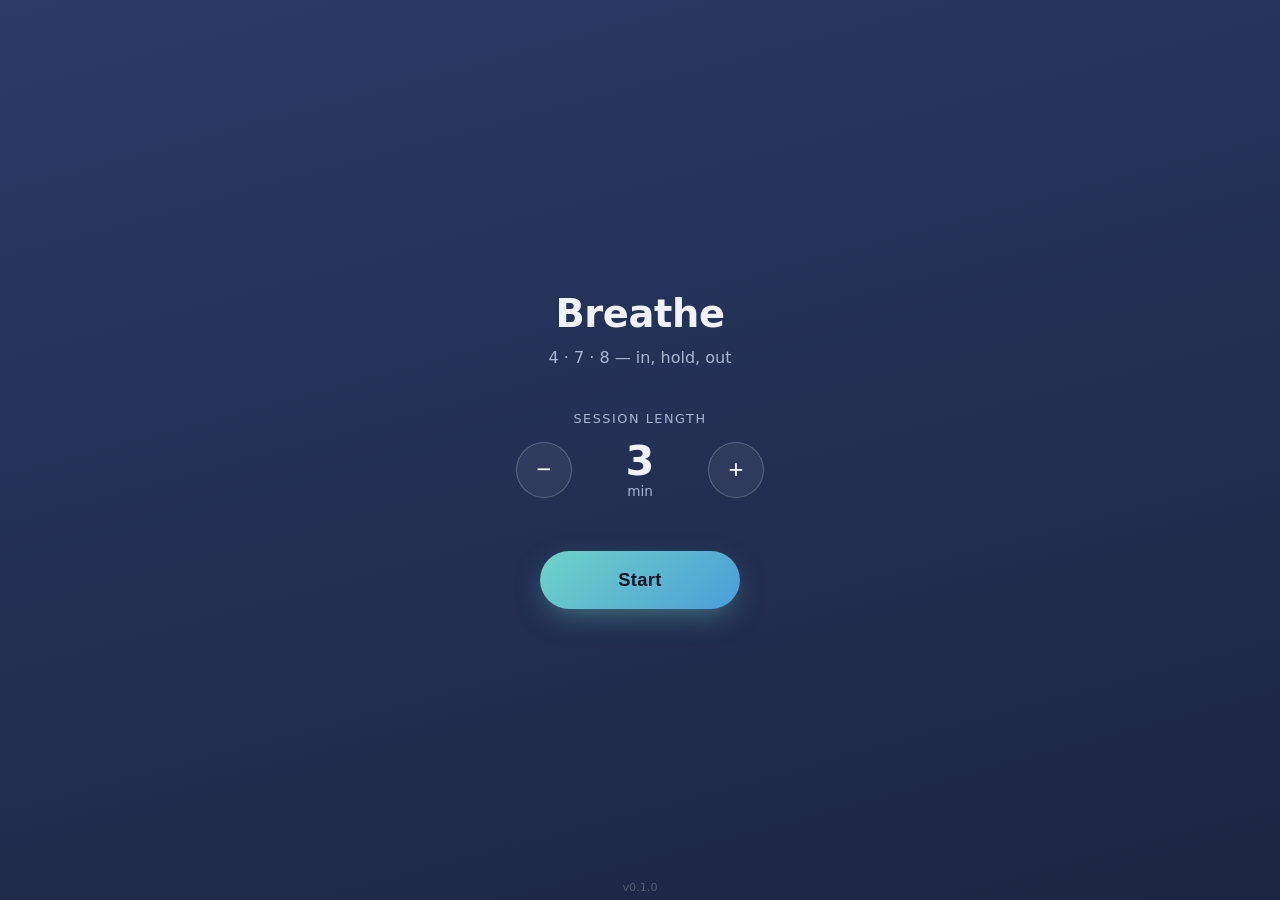
==== index.html @ a2ce86be "Initial commit: 4-7-8 breathing PWA Static, no-build PWA that guides paced breathing with the 4-7-8 " ====
<!doctype html>
<html lang="en">
<head>
  <meta charset="utf-8">
  <meta name="viewport" content="width=device-width, initial-scale=1, viewport-fit=cover">
  <meta name="description" content="A calm 4-7-8 breathing guide.">
  <link rel="stylesheet" href="./styles.css">
  <link rel="manifest" href="./manifest.json">
  <meta name="theme-color" content="#1c2541">
  <meta name="mobile-web-app-capable" content="yes">
  <meta name="apple-mobile-web-app-capable" content="yes">
  <meta name="apple-mobile-web-app-title" content="Breathe">
  <title>Breathe</title>
</head>
<body>
  <main id="app">

    <!-- Setup screen -->
    <section id="setup" class="screen">
      <h1 class="title">Breathe</h1>
      <p class="subtitle">4&nbsp;·&nbsp;7&nbsp;·&nbsp;8 &mdash; in, hold, out</p>

      <div class="duration">
        <span class="duration-label">Session length</span>
        <div class="stepper">
          <button id="dur-down" class="step-btn" aria-label="Less time">&minus;</button>
          <div class="dur-value">
            <span id="dur-mins">3</span>
            <span class="dur-unit">min</span>
          </div>
          <button id="dur-up" class="step-btn" aria-label="More time">+</button>
        </div>
      </div>

      <button id="start-btn" class="start-btn">Start</button>
    </section>

    <!-- Session screen -->
    <section id="session" class="screen" hidden>
      <div class="orb-wrap">
        <div id="orb" class="orb"></div>
        <div class="orb-text">
          <span id="phase-label" class="phase-label">Ready</span>
          <span id="phase-count" class="phase-count"></span>
        </div>
      </div>

      <div class="session-foot">
        <span id="time-left" class="time-left">3:00</span>
        <button id="stop-btn" class="stop-btn">Stop</button>
      </div>
    </section>

    <!-- Done screen -->
    <section id="done" class="screen" hidden>
      <h1 class="title">Nicely done</h1>
      <p class="subtitle" id="done-sub">You finished your session.</p>
      <button id="again-btn" class="start-btn">Again</button>
    </section>

  </main>

  <footer class="app-footer"><span id="version">v0.1.0</span></footer>

  <script src="./app.js"></script>
</body>
</html>
---- styles.css ----
/* ============================================================
   Breathe — 4-7-8 breathing guide
   Calm, Headspace-ish. Visuals are a first pass; refine later.
   ============================================================ */
:root {
  /* surfaces */
  --bg-top: #2b3a67;
  --bg-bottom: #1c2541;
  /* accent / orb */
  --orb-1: #6fd3c7;
  --orb-2: #4a9ed8;
  --accent: #8fe3d8;
  --ink: #0e1426;
  /* text */
  --text: #eef3fb;
  --text-muted: #aab6d4;
  /* type */
  --font: -apple-system, BlinkMacSystemFont, "Segoe UI", system-ui, sans-serif;
  /* phase durations (seconds) — the 4-7-8 technique */
  --tap-min: 44px;
}

* { box-sizing: border-box; margin: 0; padding: 0; }

html, body { height: 100%; }

body {
  font-family: var(--font);
  color: var(--text);
  background: linear-gradient(165deg, var(--bg-top), var(--bg-bottom));
  background-attachment: fixed;
  -webkit-font-smoothing: antialiased;
  text-rendering: optimizeLegibility;
  overflow: hidden;
}

#app {
  position: fixed;
  inset: 0;
  display: flex;
  flex-direction: column;
}

/* ---------------- Screens ---------------- */
.screen {
  flex: 1;
  display: flex;
  flex-direction: column;
  align-items: center;
  justify-content: center;
  gap: var(--s4, 16px);
  padding: max(24px, env(safe-area-inset-top)) 24px
           max(24px, env(safe-area-inset-bottom));
  text-align: center;
}
.screen[hidden] { display: none; }

.title {
  font-size: 2.4rem;
  font-weight: 700;
  letter-spacing: -0.01em;
}
.subtitle {
  font-size: 1rem;
  color: var(--text-muted);
  margin-top: -4px;
}

/* ---------------- Duration stepper ---------------- */
.duration {
  margin-top: 28px;
  display: flex;
  flex-direction: column;
  align-items: center;
  gap: 14px;
}
.duration-label {
  font-size: 0.8rem;
  text-transform: uppercase;
  letter-spacing: 0.12em;
  color: var(--text-muted);
}
.stepper {
  display: flex;
  align-items: center;
  gap: 22px;
}
.step-btn {
  width: 56px;
  height: 56px;
  border-radius: 50%;
  border: 1px solid rgba(255, 255, 255, 0.22);
  background: rgba(255, 255, 255, 0.06);
  color: var(--text);
  font-size: 1.6rem;
  line-height: 1;
  cursor: pointer;
  transition: transform 120ms ease, background 120ms ease;
}
.step-btn:active { transform: scale(0.92); background: rgba(255, 255, 255, 0.14); }
.dur-value {
  min-width: 92px;
  display: flex;
  flex-direction: column;
  align-items: center;
}
#dur-mins { font-size: 2.6rem; font-weight: 700; line-height: 1; }
.dur-unit { font-size: 0.85rem; color: var(--text-muted); margin-top: 2px; }

/* ---------------- Buttons ---------------- */
.start-btn {
  margin-top: 36px;
  min-width: 200px;
  padding: 18px 32px;
  border: none;
  border-radius: 999px;
  background: linear-gradient(135deg, var(--orb-1), var(--orb-2));
  color: var(--ink);
  font-size: 1.15rem;
  font-weight: 700;
  letter-spacing: 0.02em;
  cursor: pointer;
  box-shadow: 0 10px 30px -8px rgba(111, 211, 199, 0.5);
  transition: transform 120ms ease;
}
.start-btn:active { transform: scale(0.96); }

.stop-btn {
  padding: 12px 28px;
  border: 1px solid rgba(255, 255, 255, 0.25);
  border-radius: 999px;
  background: transparent;
  color: var(--text-muted);
  font-size: 0.95rem;
  cursor: pointer;
  transition: transform 120ms ease, color 120ms ease;
}
.stop-btn:active { transform: scale(0.96); color: var(--text); }

/* ---------------- Session / orb ---------------- */
#session { justify-content: space-between; }

.orb-wrap {
  flex: 1;
  width: 100%;
  position: relative;
  display: flex;
  align-items: center;
  justify-content: center;
}

.orb {
  --scale: 0.55;
  width: min(72vw, 320px);
  aspect-ratio: 1;
  border-radius: 50%;
  background: radial-gradient(circle at 35% 30%, var(--orb-1), var(--orb-2) 70%);
  box-shadow:
    0 0 60px -10px rgba(111, 211, 199, 0.55),
    inset 0 0 50px rgba(255, 255, 255, 0.12);
  transform: scale(var(--scale));
  /* JS sets the transition duration per phase so easing matches the timing */
  transition: transform linear;
  will-change: transform;
}

/* Text overlay stays a fixed size while the orb scales behind it */
.orb-text {
  position: absolute;
  inset: 0;
  display: flex;
  flex-direction: column;
  align-items: center;
  justify-content: center;
  gap: 6px;
  pointer-events: none;
}
.phase-label {
  font-size: 1.5rem;
  font-weight: 600;
  color: var(--ink);
  text-shadow: 0 1px 8px rgba(255, 255, 255, 0.25);
}
.phase-count {
  font-size: 1.1rem;
  color: rgba(14, 20, 38, 0.7);
  font-variant-numeric: tabular-nums;
  min-height: 1.3em;
}

.session-foot {
  display: flex;
  flex-direction: column;
  align-items: center;
  gap: 18px;
  padding-bottom: 8px;
}
.time-left {
  font-size: 1.1rem;
  color: var(--text-muted);
  font-variant-numeric: tabular-nums;
}

/* ---------------- Footer ---------------- */
.app-footer {
  position: fixed;
  bottom: max(6px, env(safe-area-inset-bottom));
  left: 0;
  right: 0;
  text-align: center;
  font-size: 0.7rem;
  color: rgba(255, 255, 255, 0.25);
  pointer-events: none;
}

@media (prefers-reduced-motion: reduce) {
  .orb, .orb-inner { transition: none !important; }
}
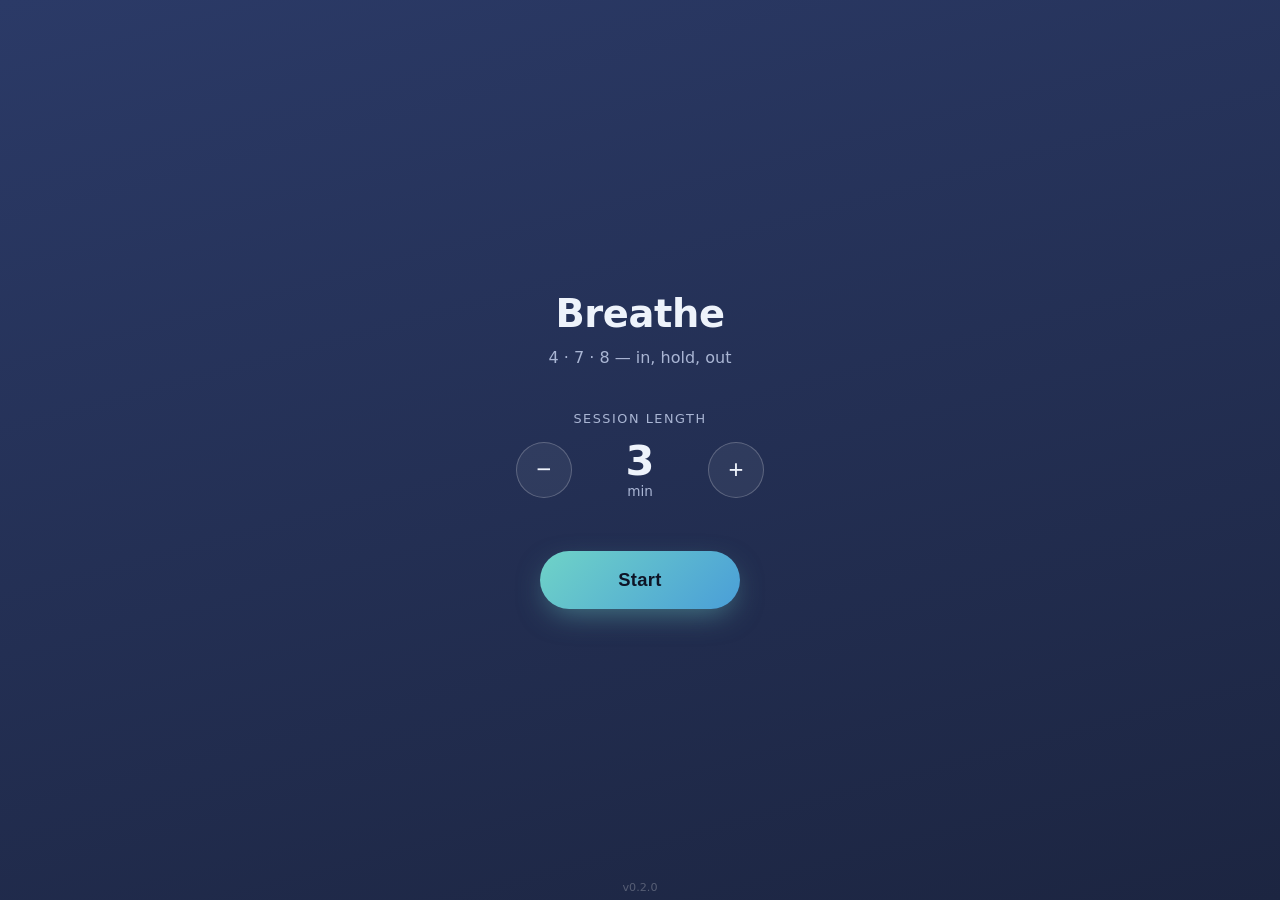
==== commit 3b8c21c1: "Per-phase orb colours, start-from-small fix, and a gentle ding - Fix first breath-in: snap the orb t" ====
--- a/index.html
+++ b/index.html
@@ -60,7 +60,7 @@
 
   </main>
 
-  <footer class="app-footer"><span id="version">v0.1.0</span></footer>
+  <footer class="app-footer"><span id="version">v0.2.0</span></footer>
 
   <script src="./app.js"></script>
 </body>
--- a/styles.css
+++ b/styles.css
@@ -6,9 +6,10 @@
   /* surfaces */
   --bg-top: #2b3a67;
   --bg-bottom: #1c2541;
-  /* accent / orb */
+  /* accent / orb (defaults = "breathe in" phase; JS overrides per phase) */
   --orb-1: #6fd3c7;
   --orb-2: #4a9ed8;
+  --glow: rgba(111, 211, 199, 0.55);
   --accent: #8fe3d8;
   --ink: #0e1426;
   /* text */
@@ -156,11 +157,12 @@
   border-radius: 50%;
   background: radial-gradient(circle at 35% 30%, var(--orb-1), var(--orb-2) 70%);
   box-shadow:
-    0 0 60px -10px rgba(111, 211, 199, 0.55),
+    0 0 60px -10px var(--glow),
     inset 0 0 50px rgba(255, 255, 255, 0.12);
   transform: scale(var(--scale));
-  /* JS sets the transition duration per phase so easing matches the timing */
-  transition: transform linear;
+  /* JS sets the transform transition duration per phase so easing matches the
+     timing. The glow cross-fades gently when the phase colour changes. */
+  transition: transform linear, box-shadow 600ms ease;
   will-change: transform;
 }
 
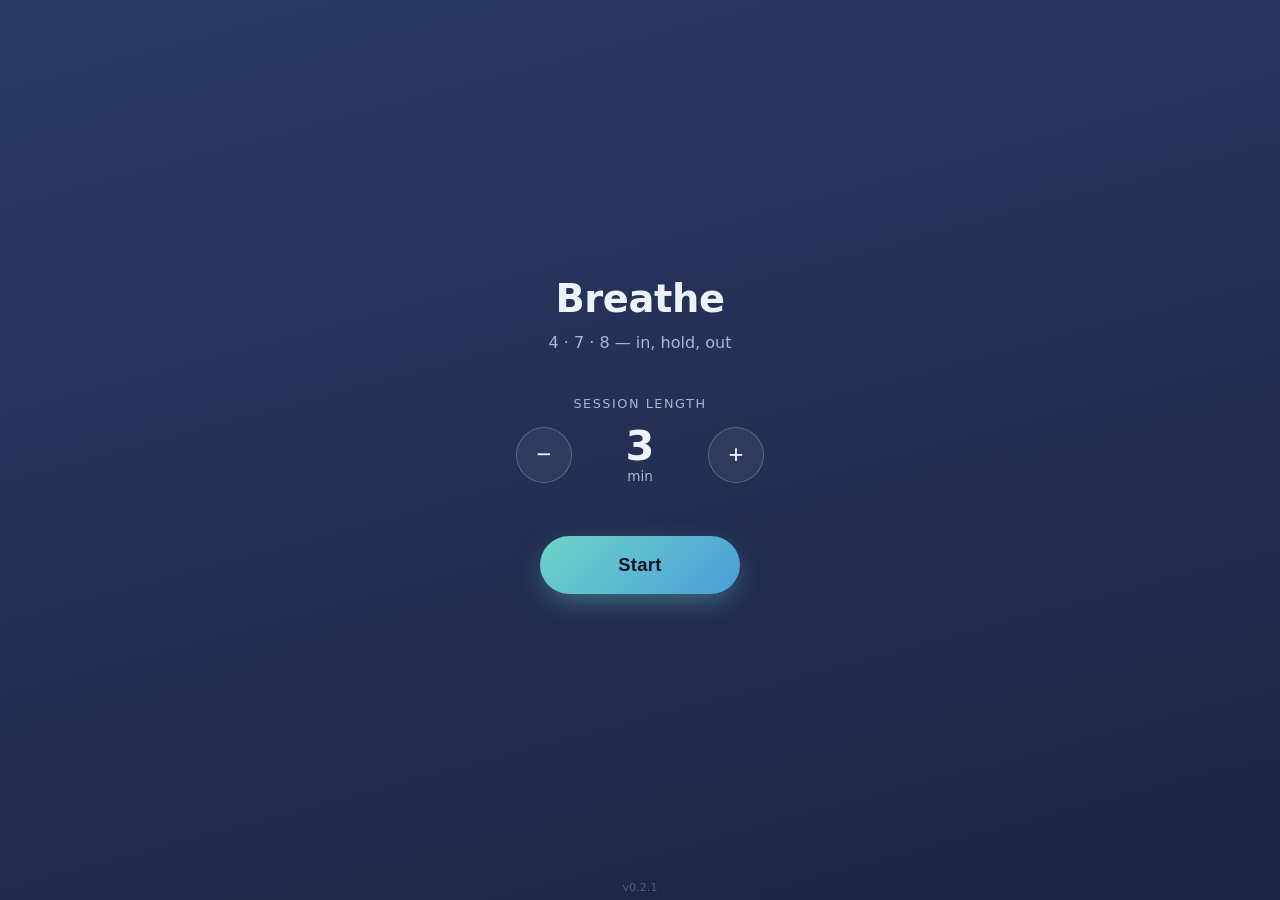
==== commit 1c393934: "Softer ding and fix Start button overlapping the footer - Soften the phase chime: drop to a warm 432" ====
--- a/index.html
+++ b/index.html
@@ -60,7 +60,7 @@
 
   </main>
 
-  <footer class="app-footer"><span id="version">v0.2.0</span></footer>
+  <footer class="app-footer"><span id="version">v0.2.1</span></footer>
 
   <script src="./app.js"></script>
 </body>
--- a/styles.css
+++ b/styles.css
@@ -40,6 +40,9 @@
   inset: 0;
   display: flex;
   flex-direction: column;
+  /* Reserve room for the fixed footer so centred content (e.g. the Start
+     button on a shorter viewport) never renders behind the version text. */
+  padding-bottom: calc(env(safe-area-inset-bottom) + 30px);
 }
 
 /* ---------------- Screens ---------------- */
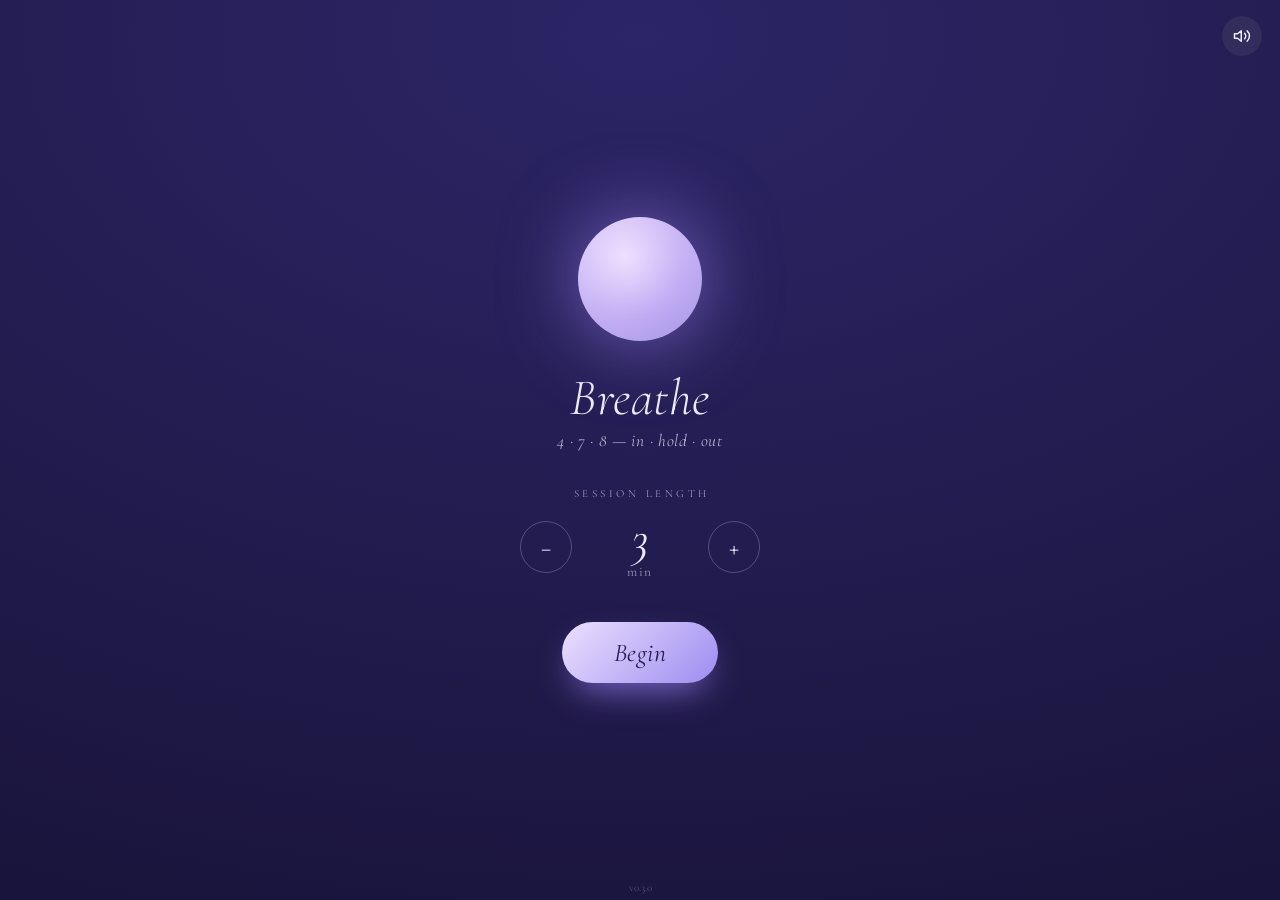
==== commit a1d45a4c: "Apply the new design to the live app (v0.3.0) Fold the prototype direction into index.html / styles." ====
--- a/index.html
+++ b/index.html
@@ -4,63 +4,95 @@
   <meta charset="utf-8">
   <meta name="viewport" content="width=device-width, initial-scale=1, viewport-fit=cover">
   <meta name="description" content="A calm 4-7-8 breathing guide.">
-  <link rel="stylesheet" href="./styles.css">
   <link rel="manifest" href="./manifest.json">
-  <meta name="theme-color" content="#1c2541">
+  <meta name="theme-color" id="theme-color-meta" content="#181339">
   <meta name="mobile-web-app-capable" content="yes">
   <meta name="apple-mobile-web-app-capable" content="yes">
   <meta name="apple-mobile-web-app-title" content="Breathe">
   <title>Breathe</title>
+
+  <!-- Pick the colourway by time of day before first paint (no flash of the
+       wrong theme): Aubade 06:00–18:00, Celeste in the evening/night. -->
+  <script>
+    (function () {
+      var h = new Date().getHours();
+      var night = (h >= 18 || h < 6);
+      var cls = night ? 't-celeste' : 't-aubade';
+      try { if (localStorage.getItem('breathe.muted') === '1') cls += ' muted'; } catch (e) {}
+      document.documentElement.className = cls;
+      document.documentElement.dataset.themeColor = night ? '#181339' : '#e89a78';
+    })();
+  </script>
+
+  <link rel="preconnect" href="https://fonts.googleapis.com">
+  <link rel="preconnect" href="https://fonts.gstatic.com" crossorigin>
+  <link href="https://fonts.googleapis.com/css2?family=Cormorant+Garamond:ital,wght@0,400;0,500;1,300;1,400;1,500&display=swap" rel="stylesheet">
+  <link rel="stylesheet" href="./styles.css">
 </head>
 <body>
   <main id="app">
 
-    <!-- Setup screen -->
+    <!-- ===== Setup ===== -->
     <section id="setup" class="screen">
-      <h1 class="title">Breathe</h1>
-      <p class="subtitle">4&nbsp;·&nbsp;7&nbsp;·&nbsp;8 &mdash; in, hold, out</p>
+      <button class="mute" aria-label="Toggle sound">
+        <svg class="ico ico-on" viewBox="0 0 24 24" fill="none" stroke="currentColor" stroke-width="2" stroke-linecap="round" stroke-linejoin="round"><path d="M11 5 6 9H2v6h4l5 4z"/><path d="M15.5 8.5a5 5 0 0 1 0 7"/><path d="M18.8 5.2a9 9 0 0 1 0 13.6"/></svg>
+        <svg class="ico ico-off" viewBox="0 0 24 24" fill="none" stroke="currentColor" stroke-width="2" stroke-linecap="round" stroke-linejoin="round"><path d="M11 5 6 9H2v6h4l5 4z"/><line x1="23" y1="9" x2="17" y2="15"/><line x1="17" y1="9" x2="23" y2="15"/></svg>
+      </button>
 
-      <div class="duration">
-        <span class="duration-label">Session length</span>
-        <div class="stepper">
-          <button id="dur-down" class="step-btn" aria-label="Less time">&minus;</button>
-          <div class="dur-value">
-            <span id="dur-mins">3</span>
-            <span class="dur-unit">min</span>
+      <div class="start-body">
+        <div class="start-orb"></div>
+        <h1 class="brand">Breathe</h1>
+        <p class="brand-sub">4 · 7 · 8 — in · hold · out</p>
+
+        <div class="dur">
+          <span class="dur-cap">Session length</span>
+          <div class="stepper">
+            <button id="dur-down" class="step" aria-label="Less time">&minus;</button>
+            <div class="dur-val"><b id="dur-mins">3</b><small>min</small></div>
+            <button id="dur-up" class="step" aria-label="More time">+</button>
           </div>
-          <button id="dur-up" class="step-btn" aria-label="More time">+</button>
+        </div>
+
+        <button id="start-btn" class="start-cta">Begin</button>
+      </div>
+    </section>
+
+    <!-- ===== Session ===== -->
+    <section id="session" class="screen" hidden>
+      <button class="mute" aria-label="Toggle sound">
+        <svg class="ico ico-on" viewBox="0 0 24 24" fill="none" stroke="currentColor" stroke-width="2" stroke-linecap="round" stroke-linejoin="round"><path d="M11 5 6 9H2v6h4l5 4z"/><path d="M15.5 8.5a5 5 0 0 1 0 7"/><path d="M18.8 5.2a9 9 0 0 1 0 13.6"/></svg>
+        <svg class="ico ico-off" viewBox="0 0 24 24" fill="none" stroke="currentColor" stroke-width="2" stroke-linecap="round" stroke-linejoin="round"><path d="M11 5 6 9H2v6h4l5 4z"/><line x1="23" y1="9" x2="17" y2="15"/><line x1="17" y1="9" x2="23" y2="15"/></svg>
+      </button>
+
+      <div class="stage">
+        <div class="stagewrap">
+          <div class="rings" id="rings"></div>
+          <div class="decor" id="decor"></div>
+          <div class="orb" id="orb"></div>
         </div>
       </div>
 
-      <button id="start-btn" class="start-btn">Start</button>
-    </section>
-
-    <!-- Session screen -->
-    <section id="session" class="screen" hidden>
-      <div class="orb-wrap">
-        <div id="orb" class="orb"></div>
-        <div class="orb-text">
-          <span id="phase-label" class="phase-label">Ready</span>
-          <span id="phase-count" class="phase-count"></span>
-        </div>
-      </div>
+      <div class="phase-label" id="phase-label">Breathe in</div>
 
       <div class="session-foot">
-        <span id="time-left" class="time-left">3:00</span>
-        <button id="stop-btn" class="stop-btn">Stop</button>
+        <span class="time-left" id="time-left">3:00</span>
+        <button id="stop-btn" class="ghost-btn">End</button>
       </div>
     </section>
 
-    <!-- Done screen -->
+    <!-- ===== Done ===== -->
     <section id="done" class="screen" hidden>
-      <h1 class="title">Nicely done</h1>
-      <p class="subtitle" id="done-sub">You finished your session.</p>
-      <button id="again-btn" class="start-btn">Again</button>
+      <div class="start-body">
+        <div class="start-orb"></div>
+        <h1 class="brand">Nicely done</h1>
+        <p class="brand-sub" id="done-sub">You finished your session.</p>
+        <button id="again-btn" class="start-cta">Again</button>
+      </div>
     </section>
 
   </main>
 
-  <footer class="app-footer"><span id="version">v0.2.1</span></footer>
+  <footer class="app-footer"><span id="version">v0.3.0</span></footer>
 
   <script src="./app.js"></script>
 </body>
--- a/styles.css
+++ b/styles.css
@@ -1,223 +1,200 @@
 /* ============================================================
    Breathe — 4-7-8 breathing guide
-   Calm, Headspace-ish. Visuals are a first pass; refine later.
+   Cormorant italic · two time-of-day colourways (Aubade / Celeste).
+   Motion is driven by --breath (0 exhaled .. 1 inhaled), set per frame by
+   app.js; the orbiting shapes spin via a continuous CSS animation.
    ============================================================ */
-:root {
-  /* surfaces */
-  --bg-top: #2b3a67;
-  --bg-bottom: #1c2541;
-  /* accent / orb (defaults = "breathe in" phase; JS overrides per phase) */
-  --orb-1: #6fd3c7;
-  --orb-2: #4a9ed8;
-  --glow: rgba(111, 211, 199, 0.55);
-  --accent: #8fe3d8;
-  --ink: #0e1426;
-  /* text */
-  --text: #eef3fb;
-  --text-muted: #aab6d4;
-  /* type */
-  --font: -apple-system, BlinkMacSystemFont, "Segoe UI", system-ui, sans-serif;
-  /* phase durations (seconds) — the 4-7-8 technique */
+:root{
+  --breath: 0;                                   /* set every frame in a session */
+  --orb-scale: calc(.52 + var(--breath) * .48);  /* orb diameter factor */
+  --orb-d: min(64vw, 300px);                      /* orb diameter at full inhale */
+  --font: "Cormorant Garamond", Georgia, serif;
   --tap-min: 44px;
 }
 
-* { box-sizing: border-box; margin: 0; padding: 0; }
-
-html, body { height: 100%; }
-
-body {
-  font-family: var(--font);
-  color: var(--text);
-  background: linear-gradient(165deg, var(--bg-top), var(--bg-bottom));
-  background-attachment: fixed;
-  -webkit-font-smoothing: antialiased;
-  text-rendering: optimizeLegibility;
-  overflow: hidden;
-}
-
-#app {
-  position: fixed;
-  inset: 0;
-  display: flex;
-  flex-direction: column;
-  /* Reserve room for the fixed footer so centred content (e.g. the Start
-     button on a shorter viewport) never renders behind the version text. */
-  padding-bottom: calc(env(safe-area-inset-bottom) + 30px);
-}
+/* ---------------- Colourways (class on <html>) ---------------- */
+.t-aubade{
+  --bg: radial-gradient(130% 110% at 50% 6%, #fde9d4 0%, #f6cdb0 42%, #eaa789 78%, #d98b73 100%);
+  --orb: radial-gradient(circle at 40% 32%, #fff4d8 0%, #ffd58c 55%, #f6a96a 100%);
+  --orb-shadow: 0 0 70px -6px rgba(255,193,120,.75), inset 0 0 40px rgba(255,255,255,.4);
+  --ring: rgba(255,255,255,.55);
+  --star-color: #fff2cf;
+  --ui: #7a4636;
+  --hair: rgba(122,70,54,.32);
+  --btn: linear-gradient(135deg, #ffe7bc, #f6a96a);
+  --btn-ink: #6e3f30;
+  --btn-glow: 0 16px 32px -12px rgba(231,140,90,.8);
+  --sheen: .7;
+}
+.t-celeste{
+  --bg: radial-gradient(125% 110% at 50% 4%, #2c2566 0%, #241d52 46%, #181339 100%);
+  --orb: radial-gradient(circle at 38% 32%, #e8d7ff 0%, #c3adf5 50%, #8f7be0 100%);
+  --orb-shadow: 0 0 80px -4px rgba(168,140,255,.7), inset 0 0 46px rgba(255,255,255,.25);
+  --ring: rgba(190,175,255,.4);
+  --star-color: #fff;
+  --ui: #efe9ff;
+  --hair: rgba(220,210,255,.28);
+  --btn: linear-gradient(135deg, #ece0ff, #9d8cf0);
+  --btn-ink: #241d52;
+  --btn-glow: 0 16px 36px -12px rgba(150,128,240,.85);
+  --sheen: .5;
+}
+
+*{ box-sizing:border-box; margin:0; padding:0; }
+html,body{ height:100%; }
+body{
+  font-family:var(--font);
+  color:var(--ui);
+  background:var(--bg);
+  background-attachment:fixed;
+  -webkit-font-smoothing:antialiased;
+  text-rendering:optimizeLegibility;
+  overflow:hidden;
+  transition:color 600ms ease;
+}
+
+#app{ position:fixed; inset:0; display:flex; flex-direction:column; }
 
 /* ---------------- Screens ---------------- */
-.screen {
-  flex: 1;
-  display: flex;
-  flex-direction: column;
-  align-items: center;
-  justify-content: center;
-  gap: var(--s4, 16px);
-  padding: max(24px, env(safe-area-inset-top)) 24px
-           max(24px, env(safe-area-inset-bottom));
-  text-align: center;
-}
-.screen[hidden] { display: none; }
-
-.title {
-  font-size: 2.4rem;
-  font-weight: 700;
-  letter-spacing: -0.01em;
-}
-.subtitle {
-  font-size: 1rem;
-  color: var(--text-muted);
-  margin-top: -4px;
-}
-
-/* ---------------- Duration stepper ---------------- */
-.duration {
-  margin-top: 28px;
-  display: flex;
-  flex-direction: column;
-  align-items: center;
-  gap: 14px;
-}
-.duration-label {
-  font-size: 0.8rem;
-  text-transform: uppercase;
-  letter-spacing: 0.12em;
-  color: var(--text-muted);
-}
-.stepper {
-  display: flex;
-  align-items: center;
-  gap: 22px;
-}
-.step-btn {
-  width: 56px;
-  height: 56px;
-  border-radius: 50%;
-  border: 1px solid rgba(255, 255, 255, 0.22);
-  background: rgba(255, 255, 255, 0.06);
-  color: var(--text);
-  font-size: 1.6rem;
-  line-height: 1;
-  cursor: pointer;
-  transition: transform 120ms ease, background 120ms ease;
-}
-.step-btn:active { transform: scale(0.92); background: rgba(255, 255, 255, 0.14); }
-.dur-value {
-  min-width: 92px;
-  display: flex;
-  flex-direction: column;
-  align-items: center;
-}
-#dur-mins { font-size: 2.6rem; font-weight: 700; line-height: 1; }
-.dur-unit { font-size: 0.85rem; color: var(--text-muted); margin-top: 2px; }
-
-/* ---------------- Buttons ---------------- */
-.start-btn {
-  margin-top: 36px;
-  min-width: 200px;
-  padding: 18px 32px;
-  border: none;
-  border-radius: 999px;
-  background: linear-gradient(135deg, var(--orb-1), var(--orb-2));
-  color: var(--ink);
-  font-size: 1.15rem;
-  font-weight: 700;
-  letter-spacing: 0.02em;
-  cursor: pointer;
-  box-shadow: 0 10px 30px -8px rgba(111, 211, 199, 0.5);
-  transition: transform 120ms ease;
-}
-.start-btn:active { transform: scale(0.96); }
-
-.stop-btn {
-  padding: 12px 28px;
-  border: 1px solid rgba(255, 255, 255, 0.25);
-  border-radius: 999px;
-  background: transparent;
-  color: var(--text-muted);
-  font-size: 0.95rem;
-  cursor: pointer;
-  transition: transform 120ms ease, color 120ms ease;
-}
-.stop-btn:active { transform: scale(0.96); color: var(--text); }
-
-/* ---------------- Session / orb ---------------- */
-#session { justify-content: space-between; }
-
-.orb-wrap {
-  flex: 1;
-  width: 100%;
-  position: relative;
-  display: flex;
-  align-items: center;
-  justify-content: center;
-}
-
-.orb {
-  --scale: 0.55;
-  width: min(72vw, 320px);
-  aspect-ratio: 1;
-  border-radius: 50%;
-  background: radial-gradient(circle at 35% 30%, var(--orb-1), var(--orb-2) 70%);
-  box-shadow:
-    0 0 60px -10px var(--glow),
-    inset 0 0 50px rgba(255, 255, 255, 0.12);
-  transform: scale(var(--scale));
-  /* JS sets the transform transition duration per phase so easing matches the
-     timing. The glow cross-fades gently when the phase colour changes. */
-  transition: transform linear, box-shadow 600ms ease;
-  will-change: transform;
-}
-
-/* Text overlay stays a fixed size while the orb scales behind it */
-.orb-text {
-  position: absolute;
-  inset: 0;
-  display: flex;
-  flex-direction: column;
-  align-items: center;
-  justify-content: center;
-  gap: 6px;
-  pointer-events: none;
-}
-.phase-label {
-  font-size: 1.5rem;
-  font-weight: 600;
-  color: var(--ink);
-  text-shadow: 0 1px 8px rgba(255, 255, 255, 0.25);
-}
-.phase-count {
-  font-size: 1.1rem;
-  color: rgba(14, 20, 38, 0.7);
-  font-variant-numeric: tabular-nums;
-  min-height: 1.3em;
-}
-
-.session-foot {
-  display: flex;
-  flex-direction: column;
-  align-items: center;
-  gap: 18px;
-  padding-bottom: 8px;
-}
-.time-left {
-  font-size: 1.1rem;
-  color: var(--text-muted);
-  font-variant-numeric: tabular-nums;
-}
+.screen{
+  position:relative;
+  flex:1;
+  display:flex;
+  flex-direction:column;
+  align-items:center;
+  justify-content:center;
+  padding: max(20px, env(safe-area-inset-top)) 22px max(20px, env(safe-area-inset-bottom));
+  text-align:center;
+}
+.screen[hidden]{ display:none; }
+
+/* ---------------- Mute button ---------------- */
+.mute{
+  position:absolute; top:max(16px, env(safe-area-inset-top)); right:18px; z-index:6;
+  width:40px; height:40px; border-radius:50%; border:none; cursor:pointer;
+  background:rgba(127,127,127,.16); color:var(--ui);
+  display:grid; place-items:center; -webkit-backdrop-filter:blur(4px); backdrop-filter:blur(4px);
+}
+.mute .ico{ width:18px; height:18px; }
+.mute .ico-off{ display:none; }
+html.muted .mute .ico-on{ display:none; }
+html.muted .mute .ico-off{ display:block; }
+
+/* ============================================================
+   Start / Done screens
+   ============================================================ */
+.start-body{
+  width:100%; max-width:420px; padding:0 8px;
+  display:flex; flex-direction:column; align-items:center; justify-content:center;
+}
+.start-orb{
+  position:relative; width:124px; height:124px; border-radius:50%;
+  background:var(--orb); box-shadow:var(--orb-shadow); margin-bottom:32px;
+  animation:idle 8s ease-in-out infinite;
+}
+.start-orb::after{
+  content:""; position:absolute; inset:0; border-radius:50%;
+  background:radial-gradient(circle at 36% 30%, rgba(255,255,255,.45), transparent 52%);
+  opacity:var(--sheen,.5);
+}
+@keyframes idle{ 0%,100%{ transform:scale(.9) } 50%{ transform:scale(1.06) } }
+
+.brand{ font-style:italic; font-weight:300; font-size:3.2rem; line-height:1; letter-spacing:.01em; }
+.brand-sub{ font-style:italic; font-size:1.08rem; opacity:.72; margin-top:6px; letter-spacing:.04em; }
+
+.dur{ margin-top:36px; display:flex; flex-direction:column; align-items:center; gap:14px; }
+.dur-cap{ text-transform:uppercase; letter-spacing:.32em; font-size:.68rem; opacity:.6; padding-left:.32em; }
+.stepper{ display:flex; align-items:center; gap:26px; }
+.step{
+  width:52px; height:52px; border-radius:50%; border:1px solid var(--hair);
+  background:transparent; color:var(--ui); font-size:1.6rem; line-height:1;
+  display:grid; place-items:center; cursor:pointer; font-family:var(--font);
+  transition:background 160ms ease, transform 120ms ease;
+}
+.step:active{ transform:scale(.92); background:rgba(127,127,127,.14); }
+.dur-val{ min-width:84px; display:flex; flex-direction:column; align-items:center; }
+.dur-val b{ font-style:italic; font-weight:400; font-size:3rem; line-height:1; }
+.dur-val small{ font-size:.84rem; opacity:.6; letter-spacing:.12em; margin-top:2px; }
+
+.start-cta{
+  margin-top:42px; padding:15px 52px; border:none; border-radius:999px;
+  background:var(--btn); color:var(--btn-ink); box-shadow:var(--btn-glow);
+  font-family:var(--font); font-style:italic; font-size:1.6rem; letter-spacing:.02em;
+  cursor:pointer; transition:transform 160ms ease;
+}
+.start-cta:active{ transform:scale(.96); }
+
+/* ============================================================
+   Session — breathing stage
+   ============================================================ */
+#session{ justify-content:space-between; }
+
+.stage{
+  flex:1; width:100%;
+  display:grid; place-items:center;
+  /* let rings + shapes extend past the orb; the screen edges do the clipping */
+}
+.stagewrap{ position:relative; width:var(--orb-d); height:var(--orb-d); display:grid; place-items:center; }
+
+.rings{ position:absolute; inset:0; display:grid; place-items:center; }
+.ring{
+  position:absolute; width:var(--orb-d); height:var(--orb-d); border-radius:50%;
+  border:1.5px solid var(--ring);
+  /* radius tracks the orb's scale, then expands by this ring's k with the breath */
+  transform:scale(calc(var(--orb-scale) * (1 + var(--breath) * var(--k))));
+  opacity:calc(min(1, var(--breath) * 1.4) * var(--of));
+}
+
+/* Decorative shapes: the .orbit wrapper spins continuously (motion never resets);
+   each shape rides its ring's radius, growing/fading with the breath. */
+.decor{ position:absolute; inset:0; pointer-events:none; }
+.orbit{
+  position:absolute; inset:0; display:grid; place-items:center;
+  animation:orbit var(--dur,26s) linear infinite;
+  animation-direction:var(--dir,normal);
+  will-change:transform;
+}
+@keyframes orbit{ to{ transform:rotate(360deg) } }
+.shape{
+  --R:calc(var(--orb-d) / 2 * var(--orb-scale) * (1 + var(--breath) * var(--ring-k)));
+  width:calc(var(--orb-d) * var(--sz)); height:calc(var(--orb-d) * var(--sz));
+  color:var(--star-color);
+  transform:translateY(calc(-1 * var(--R))) scale(var(--breath));
+  opacity:calc(var(--breath) * var(--so,1));
+  will-change:transform, opacity;
+}
+.shape svg{ display:block; width:100%; height:100%; }
+@keyframes twinkle{ to{ rotate:360deg } }
+.shape.spin svg{ animation:twinkle var(--twdur,16s) linear infinite; }
+
+.orb{
+  position:relative; width:var(--orb-d); height:var(--orb-d); border-radius:50%;
+  background:var(--orb); box-shadow:var(--orb-shadow);
+  transform:scale(var(--orb-scale));
+}
+.orb::after{
+  content:""; position:absolute; inset:0; border-radius:50%;
+  background:radial-gradient(circle at 36% 30%, rgba(255,255,255,.45), transparent 52%);
+  opacity:var(--sheen,.5);
+}
+
+.phase-label{ font-style:italic; font-weight:300; font-size:2.4rem; letter-spacing:.04em; }
+
+.session-foot{ display:flex; flex-direction:column; align-items:center; gap:16px; padding-bottom:6px; }
+.time-left{ font-style:italic; font-size:1.15rem; opacity:.66; font-variant-numeric:tabular-nums; }
+.ghost-btn{
+  padding:11px 30px; border:1px solid var(--hair); border-radius:999px;
+  background:transparent; color:var(--ui); font-family:var(--font); font-style:italic;
+  font-size:1.1rem; opacity:.85; cursor:pointer; transition:transform 120ms ease, opacity 120ms ease;
+}
+.ghost-btn:active{ transform:scale(.96); opacity:1; }
 
 /* ---------------- Footer ---------------- */
-.app-footer {
-  position: fixed;
-  bottom: max(6px, env(safe-area-inset-bottom));
-  left: 0;
-  right: 0;
-  text-align: center;
-  font-size: 0.7rem;
-  color: rgba(255, 255, 255, 0.25);
-  pointer-events: none;
-}
-
-@media (prefers-reduced-motion: reduce) {
-  .orb, .orb-inner { transition: none !important; }
-}
+.app-footer{
+  position:fixed; bottom:max(6px, env(safe-area-inset-bottom)); left:0; right:0;
+  text-align:center; font-size:.7rem; opacity:.28; pointer-events:none;
+}
+
+@media (prefers-reduced-motion: reduce){
+  .start-orb, .orbit, .shape.spin svg{ animation:none !important; }
+}
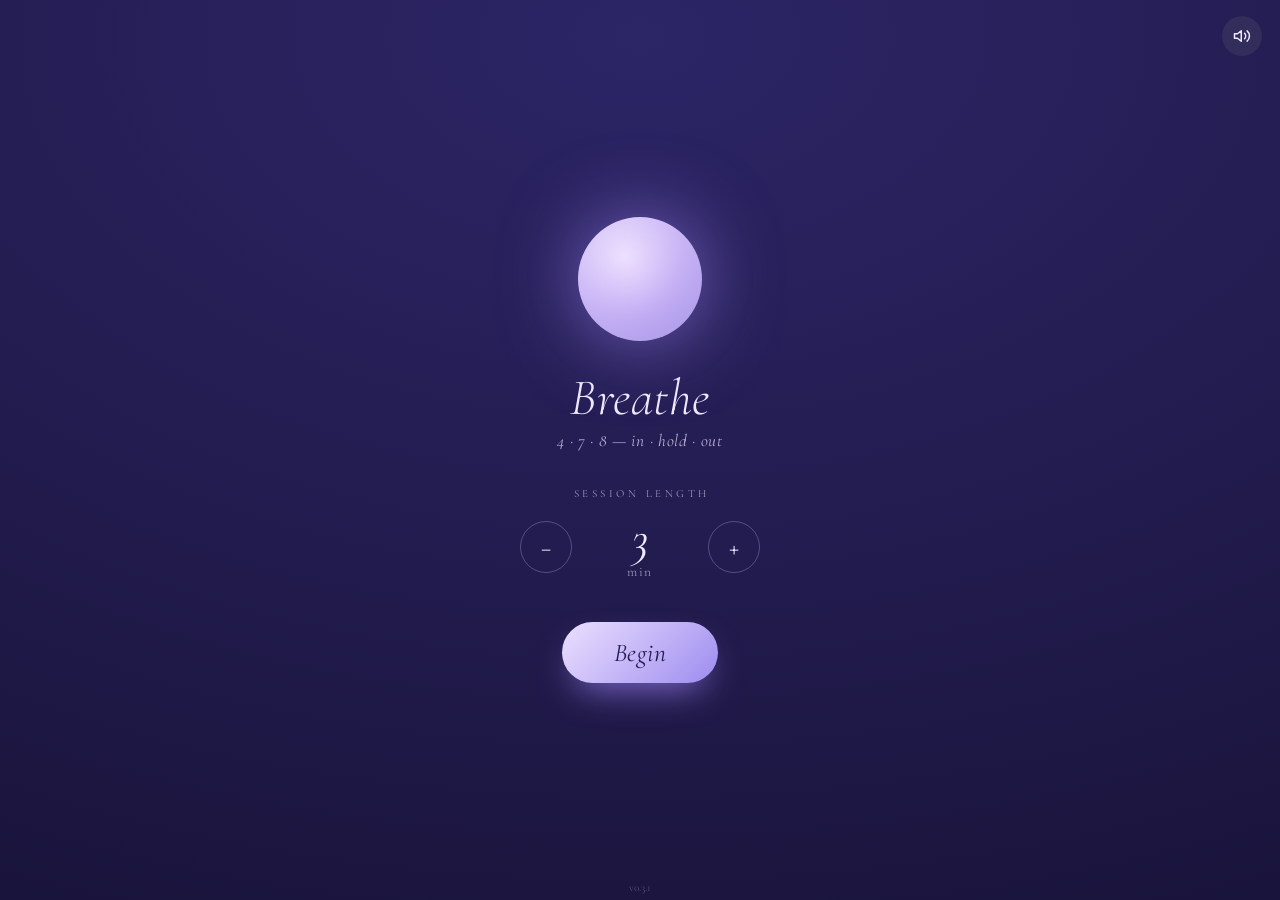
==== commit 121b025a: "Add subtle per-phase countdown in the orb (v0.3.1) - Show a low-opacity countdown of the seconds rem" ====
--- a/index.html
+++ b/index.html
@@ -26,7 +26,7 @@
 
   <link rel="preconnect" href="https://fonts.googleapis.com">
   <link rel="preconnect" href="https://fonts.gstatic.com" crossorigin>
-  <link href="https://fonts.googleapis.com/css2?family=Cormorant+Garamond:ital,wght@0,400;0,500;1,300;1,400;1,500&display=swap" rel="stylesheet">
+  <link href="https://fonts.googleapis.com/css2?family=Cormorant+Garamond:ital,wght@0,400;0,500;1,300;1,400;1,500&family=Great+Vibes&display=swap" rel="stylesheet">
   <link rel="stylesheet" href="./styles.css">
 </head>
 <body>
@@ -69,6 +69,7 @@
           <div class="rings" id="rings"></div>
           <div class="decor" id="decor"></div>
           <div class="orb" id="orb"></div>
+          <div class="count" id="count"></div>
         </div>
       </div>
 
@@ -92,7 +93,7 @@
 
   </main>
 
-  <footer class="app-footer"><span id="version">v0.3.0</span></footer>
+  <footer class="app-footer"><span id="version">v0.3.1</span></footer>
 
   <script src="./app.js"></script>
 </body>
--- a/styles.css
+++ b/styles.css
@@ -20,6 +20,7 @@
   --ring: rgba(255,255,255,.55);
   --star-color: #fff2cf;
   --ui: #7a4636;
+  --orb-ink: #6e3f30;
   --hair: rgba(122,70,54,.32);
   --btn: linear-gradient(135deg, #ffe7bc, #f6a96a);
   --btn-ink: #6e3f30;
@@ -33,6 +34,7 @@
   --ring: rgba(190,175,255,.4);
   --star-color: #fff;
   --ui: #efe9ff;
+  --orb-ink: #2b2358;
   --hair: rgba(220,210,255,.28);
   --btn: linear-gradient(135deg, #ece0ff, #9d8cf0);
   --btn-ink: #241d52;
@@ -178,6 +180,17 @@
   opacity:var(--sheen,.5);
 }
 
+/* subtle per-phase countdown, centred over the orb and scaling WITH it.
+   Great Vibes has stable lining figures (Cormorant's old-style numerals wobble
+   vertically as the digit changes). */
+.count{
+  position:absolute; inset:0; display:grid; place-items:center; pointer-events:none;
+  font-family:"Great Vibes", cursive; font-weight:400;
+  font-size:2.9rem; color:var(--orb-ink); opacity:.42;
+  font-variant-numeric:lining-nums tabular-nums;
+  transform:scale(var(--orb-scale));
+}
+
 .phase-label{ font-style:italic; font-weight:300; font-size:2.4rem; letter-spacing:.04em; }
 
 .session-foot{ display:flex; flex-direction:column; align-items:center; gap:16px; padding-bottom:6px; }
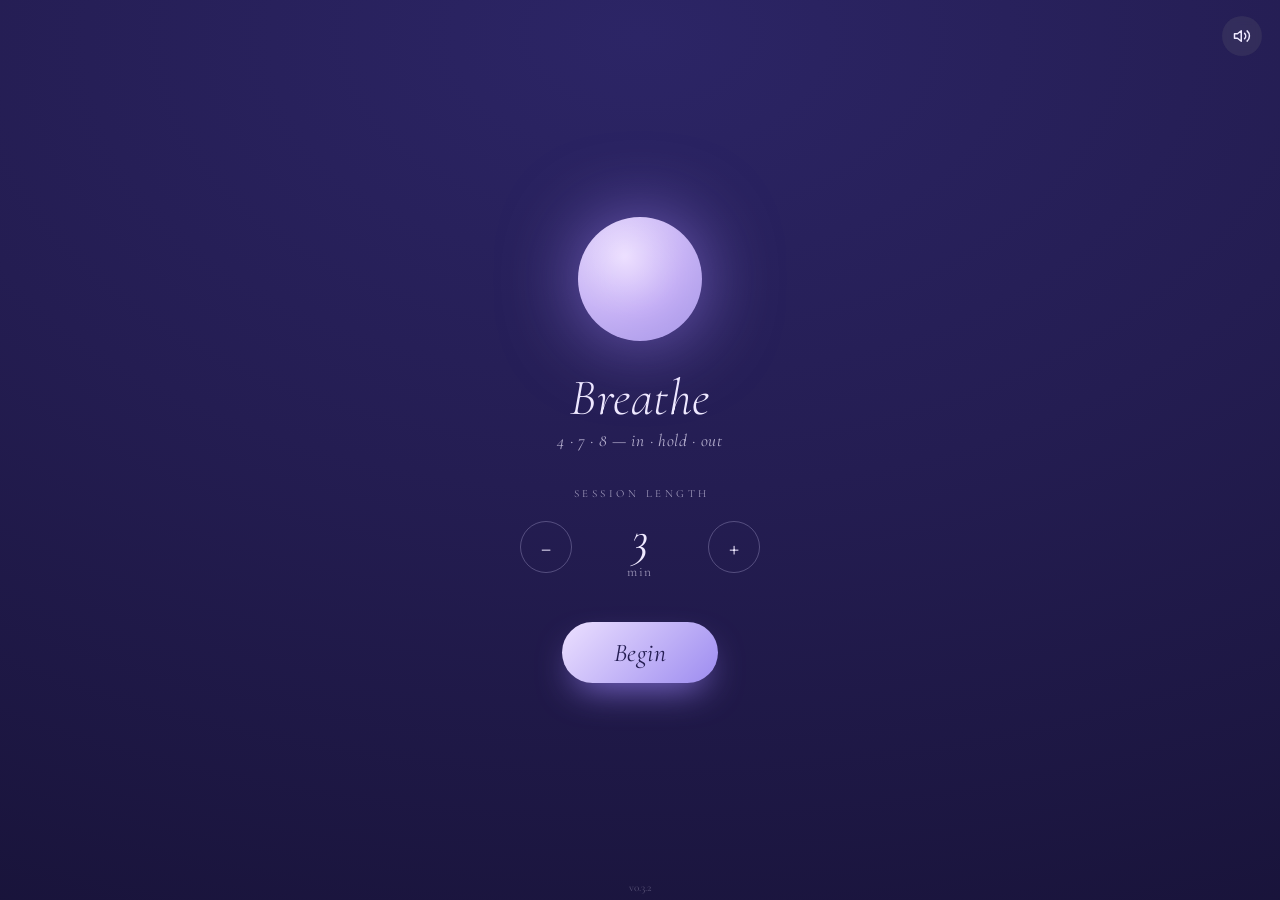
==== commit d7fe927f: "Refine countdown, ring spacing, and per-phase chime pitch (v0.3.2) - Rings: tighter inner spacing th" ====
--- a/index.html
+++ b/index.html
@@ -26,7 +26,7 @@
 
   <link rel="preconnect" href="https://fonts.googleapis.com">
   <link rel="preconnect" href="https://fonts.gstatic.com" crossorigin>
-  <link href="https://fonts.googleapis.com/css2?family=Cormorant+Garamond:ital,wght@0,400;0,500;1,300;1,400;1,500&family=Great+Vibes&display=swap" rel="stylesheet">
+  <link href="https://fonts.googleapis.com/css2?family=Cormorant+Garamond:ital,wght@0,400;0,500;0,700;1,300;1,400;1,500&display=swap" rel="stylesheet">
   <link rel="stylesheet" href="./styles.css">
 </head>
 <body>
@@ -93,7 +93,7 @@
 
   </main>
 
-  <footer class="app-footer"><span id="version">v0.3.1</span></footer>
+  <footer class="app-footer"><span id="version">v0.3.2</span></footer>
 
   <script src="./app.js"></script>
 </body>
--- a/styles.css
+++ b/styles.css
@@ -10,6 +10,14 @@
   --orb-d: min(64vw, 300px);                      /* orb diameter at full inhale */
   --font: "Cormorant Garamond", Georgia, serif;
   --tap-min: 44px;
+
+  /* countdown numeral — breathes with the orb (see .count) */
+  --count-rise: 0.33;     /* floats up by this × orb-d at full inhale */
+  --count-drop: 0.00;     /* sits this × orb-d below centre at full exhale */
+  --count-squashX: 0.10;  /* widens at full inhale (balloon top) */
+  --count-squashY: 0.10;  /* flattens at full inhale */
+  --count-size-in: 2.0;   /* glyph size (rem) at full inhale */
+  --count-size-out: 3.5;  /* glyph size (rem) at full exhale */
 }
 
 /* ---------------- Colourways (class on <html>) ---------------- */
@@ -180,15 +188,22 @@
   opacity:var(--sheen,.5);
 }
 
-/* subtle per-phase countdown, centred over the orb and scaling WITH it.
-   Great Vibes has stable lining figures (Cormorant's old-style numerals wobble
-   vertically as the digit changes). */
+/* Subtle per-phase countdown, centred over the orb. It breathes WITH the orb:
+   upright Cormorant 700 with lining/tabular figures (stable, no vertical wobble);
+   the glyph grows on the exhale and shrinks on the inhale (size lerp), floats up
+   through the inhale + hold, and squashes shorter-and-wider at the top of the
+   breath like it's riding an inflating balloon. */
 .count{
   position:absolute; inset:0; display:grid; place-items:center; pointer-events:none;
-  font-family:"Great Vibes", cursive; font-weight:400;
-  font-size:2.9rem; color:var(--orb-ink); opacity:.42;
+  font-family:"Cormorant Garamond", serif; font-weight:700; font-style:normal;
+  color:var(--orb-ink); opacity:.10; line-height:1;
   font-variant-numeric:lining-nums tabular-nums;
-  transform:scale(var(--orb-scale));
+  font-size:calc((var(--count-size-out) * (1 - var(--breath)) + var(--count-size-in) * var(--breath)) * 1rem);
+  transform:
+    translateY(calc((var(--count-drop) * (1 - var(--breath)) - var(--count-rise) * var(--breath)) * var(--orb-d)))
+    scale(var(--orb-scale))
+    scaleX(calc(1 + var(--breath) * var(--count-squashX)))
+    scaleY(calc(1 - var(--breath) * var(--count-squashY)));
 }
 
 .phase-label{ font-style:italic; font-weight:300; font-size:2.4rem; letter-spacing:.04em; }
